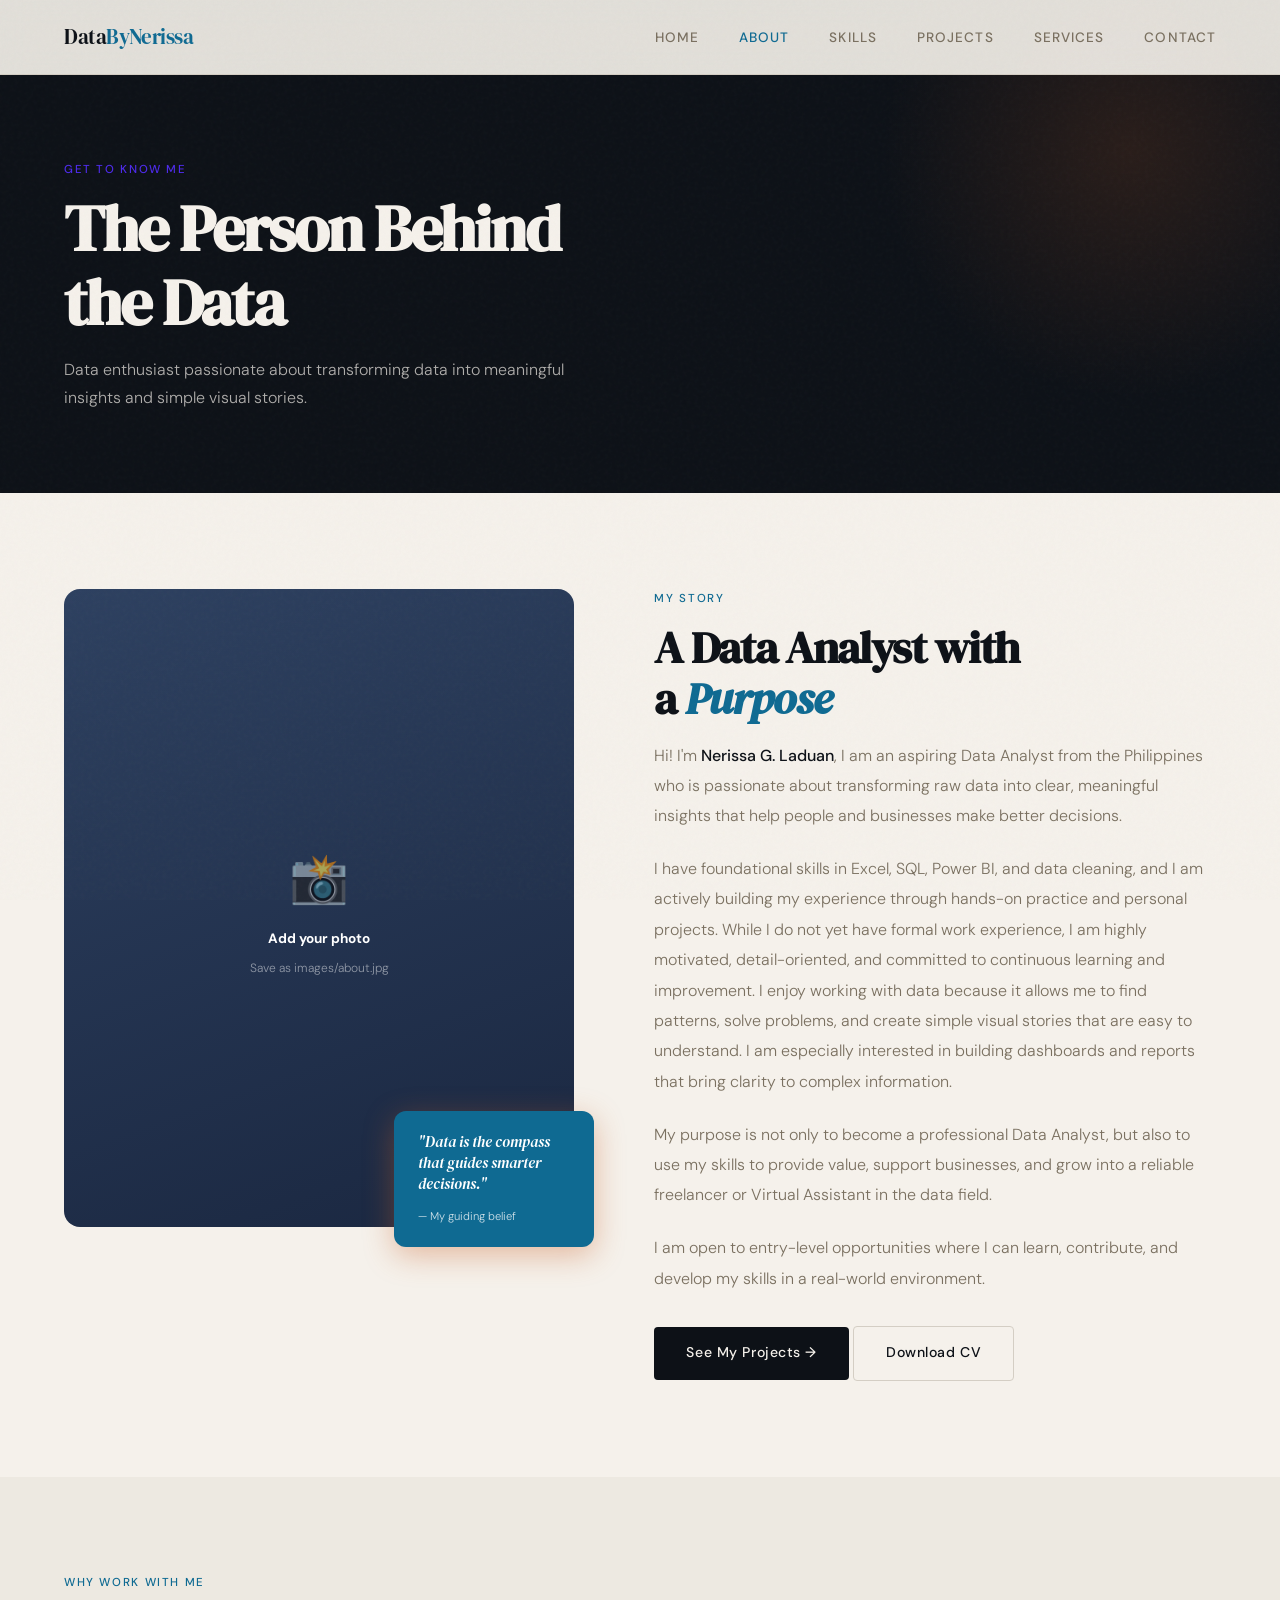
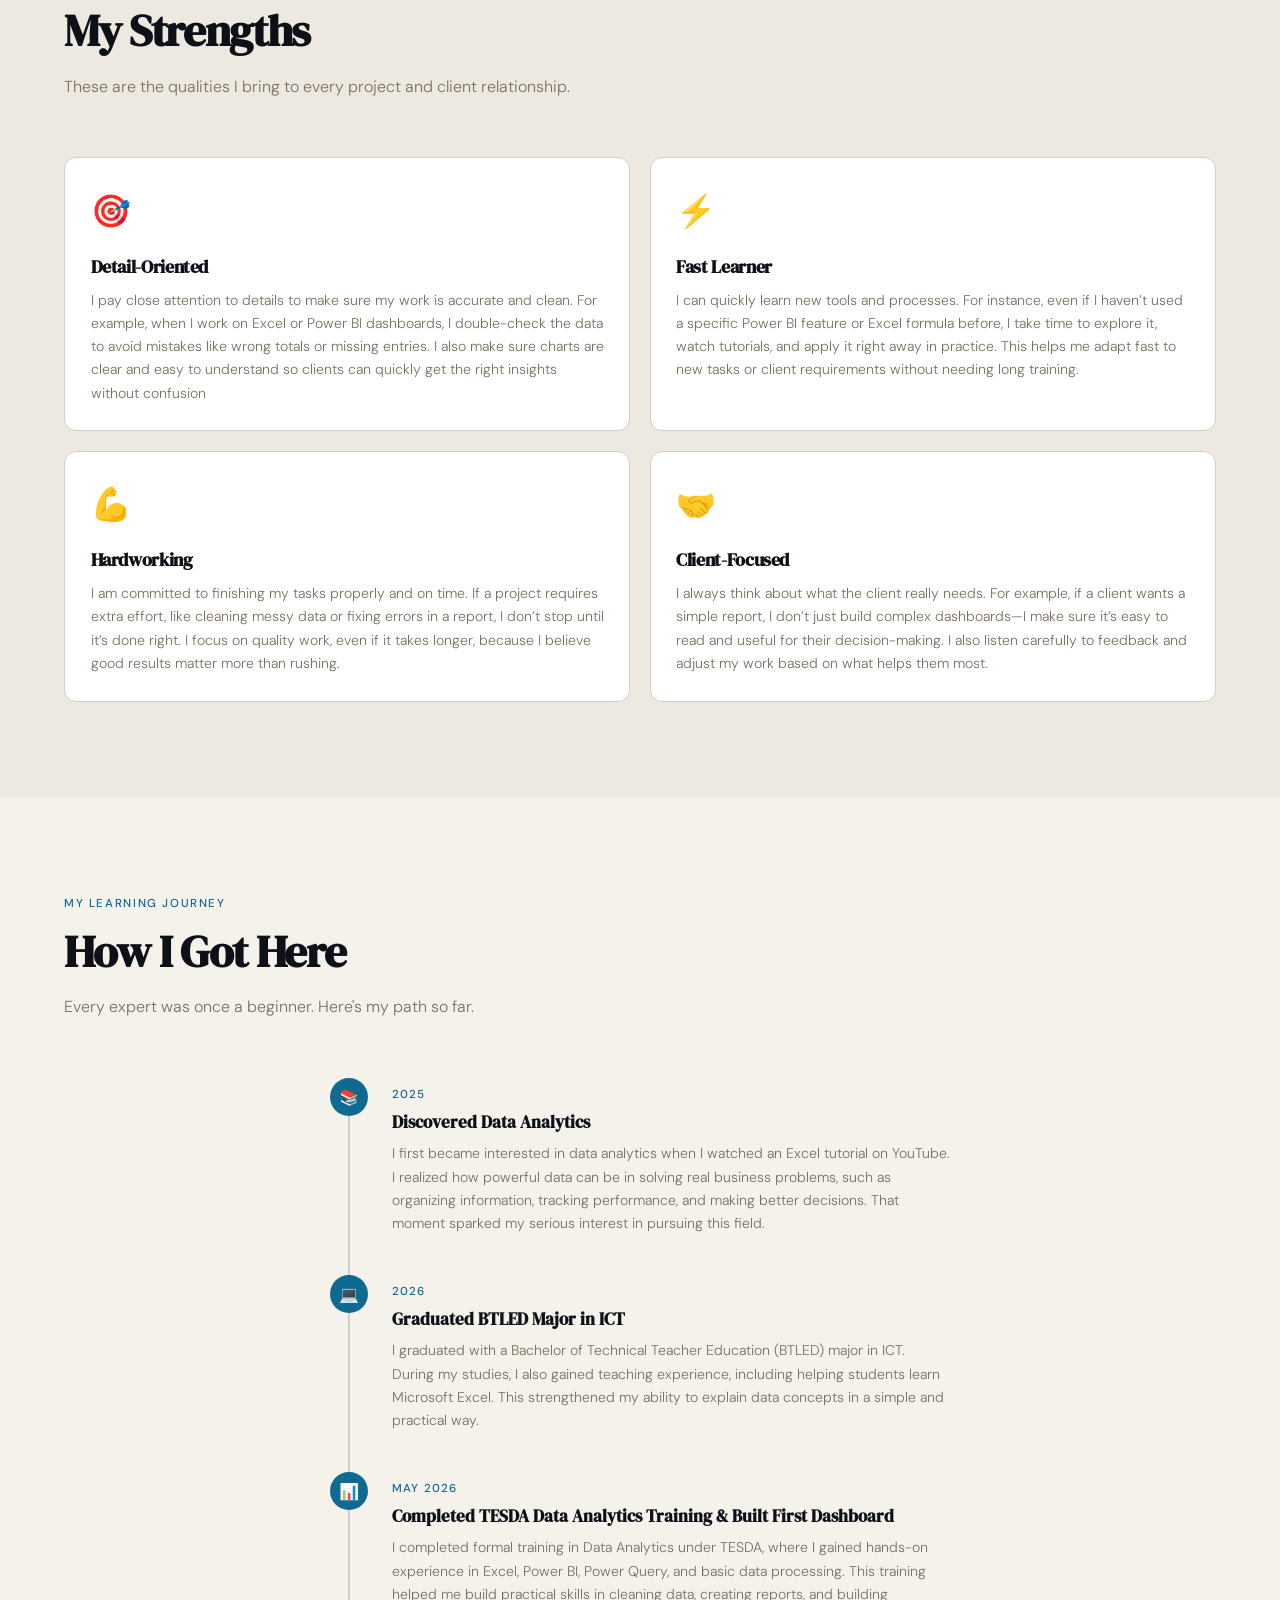
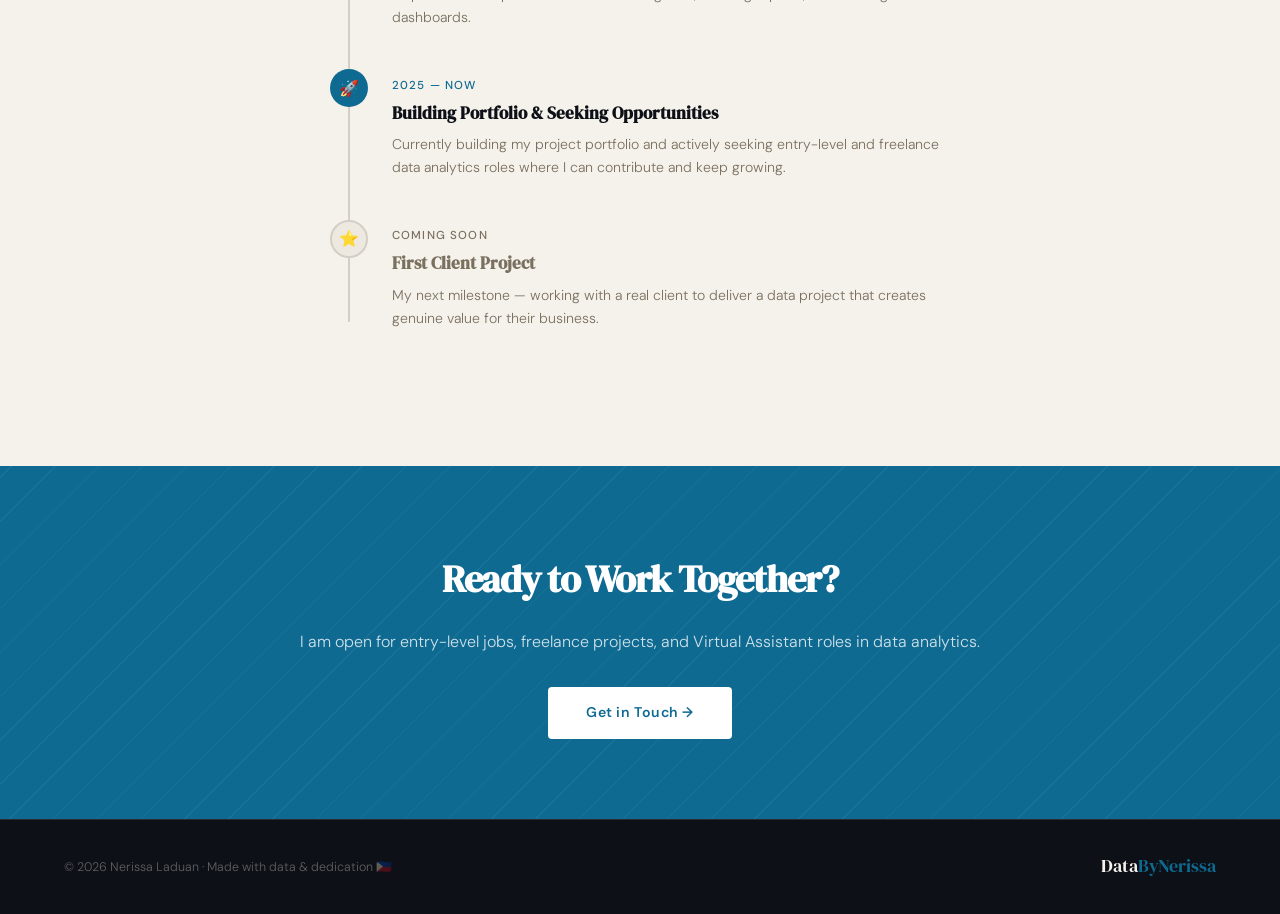
==== about.html @ 19ae6619 "Add files via upload" ====
<!DOCTYPE html>
<html lang="en">
<head>
  <meta charset="UTF-8">
  <meta name="viewport" content="width=device-width, initial-scale=1.0">
  <meta name="description" content="About Me — Learn about my journey into data analytics and what drives my passion.">
  <meta name="theme-color" content="#0f6a92">
  <meta name="referrer" content="strict-origin-when-cross-origin">
  <meta http-equiv="X-UA-Compatible" content="ie=edge">

  <!-- ═══════════════════════════════════════════════════════
       PAGE TITLE — change "Juan dela Cruz" to your name
       ═══════════════════════════════════════════════════════ -->
  <title>About Me — DataByNerissa</title>

  <link rel="stylesheet" href="style.css">

  <style>
    /* ── ABOUT PAGE HEADER ──────────────────────────────── */
    .page-hero {
      background: var(--dark-bg);
      padding: 10rem 4rem 5rem;
      position: relative;
      overflow: hidden;
    }
    .page-hero::before {
      content: '';
      position: absolute;
      right: -100px; top: -100px;
      width: 500px; height: 500px;
      border-radius: 50%;
      background: radial-gradient(circle, rgba(200,98,42,0.15) 0%, transparent 70%);
    }
    .page-hero .section-label { color: var(--accent-light); }
    .page-hero .section-title { color: var(--paper); font-size: clamp(2.5rem, 5vw, 4rem); }
    .page-hero .section-intro { color: var(--dark-text); margin-bottom: 0; }

    /* ── MAIN ABOUT SECTION ─────────────────────────────── */
    #about-main { background: var(--paper); }

    .about-layout {
      display: grid;
      grid-template-columns: 1fr 1.1fr;
      gap: 5rem;
      align-items: start;
    }

    /* ── ABOUT PHOTO COLUMN ─────────────────────────────── */
    .about-photo-col { position: relative; }

    /* ── YOUR ABOUT PAGE PHOTO ──────────────────────────
       This can be the same photo as the homepage, or a different one.

       HOW TO USE:
       1. Save your photo in the "images" folder as "about.jpg"
          (or use the same "profile.jpg" from the homepage)
       2. Change src="images/about.jpg" below to match your file

       RECOMMENDED SIZE: 500 × 600px portrait photo
       ─────────────────────────────────────────────────── */
    .about-photo {
      width: 100%;
      border-radius: 16px;
      object-fit: cover;
      object-position: top;
      aspect-ratio: 4 / 5;
      display: block;
      box-shadow: 0 20px 60px rgba(0,0,0,0.1);

      /* Placeholder color if photo not found */
      background: linear-gradient(160deg, #2d4060, #1a2740);
    }

    .about-photo-placeholder {
      aspect-ratio: 4 / 5;
      border-radius: 16px;
      background: linear-gradient(160deg, #2d4060, #1a2740);
      display: flex;
      flex-direction: column;
      align-items: center;
      justify-content: center;
      color: rgba(255,255,255,0.6);
      font-size: 0.85rem;
      text-align: center;
      gap: 0.5rem;
    }

    /* Accent quote card overlapping the photo */
    .about-quote-card {
      position: absolute;
      bottom: -20px;
      right: -20px;
      background: var(--accent);
      color: var(--white);
      padding: 1.2rem 1.5rem;
      border-radius: 12px;
      max-width: 200px;
      box-shadow: 0 8px 30px rgba(200,98,42,0.4);
    }
    .about-quote-card p {
      font-family: 'DM Serif Display', serif;
      font-size: 0.95rem;
      font-style: italic;
      line-height: 1.4;
      margin-bottom: 0.4rem;
    }
    .about-quote-card small {
      font-size: 0.7rem;
      opacity: 0.8;
    }

    /* ── ABOUT TEXT COLUMN ──────────────────────────────── */
    .about-text-col {}

    .about-text-col p {
      font-size: 1rem;
      color: var(--muted);
      line-height: 1.9;
      margin-bottom: 1.4rem;
    }
    .about-text-col p strong { color: var(--ink); font-weight: 500; }

    /* ── STRENGTH CARDS ─────────────────────────────────── */
    .strengths-section {
      background: var(--cream);
    }

    .strengths-grid {
      display: grid;
      grid-template-columns: repeat(2, 1fr);
      gap: 1.2rem;
    }

    .strength-card {
      background: var(--white);
      border: 1px solid var(--border);
      border-radius: 12px;
      padding: 1.6rem;
      transition: box-shadow 0.2s, transform 0.2s;
    }
    .strength-card:hover {
      box-shadow: 0 10px 36px rgba(0,0,0,0.07);
      transform: translateY(-2px);
    }
    .strength-icon {
      font-size: 2rem;
      margin-bottom: 0.8rem;
      display: block;
    }
    .strength-card h3 {
      font-family: 'DM Serif Display', serif;
      font-size: 1.15rem;
      letter-spacing: -0.02em;
      color: var(--ink);
      margin-bottom: 0.4rem;
    }
    .strength-card p {
      font-size: 0.88rem;
      color: var(--muted);
      line-height: 1.65;
    }

    /* ── TIMELINE / JOURNEY SECTION ─────────────────────── */
    .journey-section { background: var(--paper); }

    .timeline {
      position: relative;
      max-width: 620px;
      margin: 0 auto;
    }
    .timeline::before {
      content: '';
      position: absolute;
      left: 18px;
      top: 8px; bottom: 8px;
      width: 2px;
      background: var(--border);
    }

    .timeline-item {
      display: flex;
      gap: 1.5rem;
      margin-bottom: 2.5rem;
      position: relative;
    }
    .timeline-dot {
      width: 38px; height: 38px;
      border-radius: 50%;
      background: var(--accent);
      display: flex;
      align-items: center;
      justify-content: center;
      font-size: 1rem;
      flex-shrink: 0;
      z-index: 1;
    }
    .timeline-dot.grey {
      background: var(--cream);
      border: 2px solid var(--border);
    }
    .timeline-body {
      padding-top: 0.4rem;
    }
    .timeline-date {
      font-size: 0.72rem;
      font-weight: 500;
      color: var(--accent);
      letter-spacing: 0.1em;
      text-transform: uppercase;
      margin-bottom: 0.3rem;
    }
    .timeline-body h4 {
      font-family: 'DM Serif Display', serif;
      font-size: 1.05rem;
      color: var(--ink);
      margin-bottom: 0.3rem;
    }
    .timeline-body p {
      font-size: 0.88rem;
      color: var(--muted);
      line-height: 1.65;
    }

    /* Mobile */
    @media (max-width: 900px) {
      .page-hero { padding: 8rem 1.5rem 4rem; }
      .about-layout { grid-template-columns: 1fr; gap: 3rem; }
      .about-quote-card { display: none; }
      .strengths-grid { grid-template-columns: 1fr; }
    }
  </style>
</head>
<body>

  <!-- NAVIGATION — same across all pages -->
  <nav>
    <a href="index.html" class="nav-logo">Data<span>ByNerissa</span></a>
    <!-- ↑ CHANGE: Update your brand name -->

    <button class="nav-toggle" onclick="toggleNav()" aria-label="Toggle menu">
      <span></span><span></span><span></span>
    </button>

    <ul class="nav-links" id="navLinks">
      <li><a href="index.html">Home</a></li>
      <li><a href="about.html" class="active">About</a></li>
      <li><a href="skills.html">Skills</a></li>
      <li><a href="projects.html">Projects</a></li>
      <li><a href="services.html">Services</a></li>
      <li><a href="contact.html">Contact</a></li>
    </ul>
  </nav>

  <!-- ═══════════════════════════════════════════════════════
       PAGE HERO HEADER
       ── HOW TO EDIT ──
       Change the heading and description to describe yourself.
       ═══════════════════════════════════════════════════════ -->
  <div class="page-hero">
    <span class="section-label">Get to Know Me</span>
    <h1 class="section-title">
      The Person Behind<br>the Data
    </h1>
    <p class="section-intro">
      Data enthusiast passionate about transforming data into meaningful insights and simple visual stories.
      <!-- ↑ CHANGE: Write your own one-liner about yourself -->
    </p>
  </div>

  <!-- ═══════════════════════════════════════════════════════
       ABOUT MAIN SECTION — photo + text
       ═══════════════════════════════════════════════════════ -->
  <section id="about-main">
    <div class="about-layout">

      <!-- LEFT: Your photo -->
      <div class="about-photo-col reveal">

        <!-- ════════════════════════════════════════════════
             HOW TO ADD YOUR ABOUT PAGE PHOTO

             OPTION A — Same photo as homepage:
               Change src to: src="images/profile.jpg"

             OPTION B — Different photo (e.g. studying or working):
               1. Save photo in images/ folder as "about.jpg"
               2. Change src to: src="images/about.jpg"

             Recommended: casual but professional photo —
             studying at a desk, working on a laptop, etc.
             ════════════════════════════════════════════════ -->
        <img
          class="about-photo"
          src="images/about.jpg"
          alt="Nerissa G. Laduan studying data analytics"
          onerror="this.style.display='none'; document.getElementById('about-ph').style.display='flex';"
        >
        <!-- ↑ CHANGE: Replace "images/about.jpg" and update the alt text -->

        <!-- Placeholder — hide when you have a photo -->
        <div class="about-photo-placeholder" id="about-ph" style="display:none">
          <span style="font-size:3rem">📸</span>
          <strong style="color:white">Add your photo</strong>
          <p style="font-size:0.75rem;color:rgba(255,255,255,0.5)">Save as images/about.jpg</p>
        </div>

        <!-- Motivational quote card — overlaps the photo -->
        <div class="about-quote-card">
          <!-- ↓ CHANGE: Replace with your own quote or goal -->
          <p>"Data is the compass that guides smarter decisions."</p>
          <small>— My guiding belief</small>
        </div>

      </div><!-- end about-photo-col -->

      <!-- RIGHT: Your story text -->
      <div class="about-text-col reveal" style="transition-delay:0.15s">
        <span class="section-label">My Story</span>
        <h2 class="section-title">A Data Analyst with<br>a <em style="font-style:italic;color:var(--accent)">Purpose</em></h2>

        <!-- ── YOUR BIO TEXT ──────────────────────────────
             Edit these paragraphs to tell YOUR story.
             Be honest and personal — clients appreciate authenticity.
             ─────────────────────────────────────────────────── -->
        <p>
          Hi! I'm <strong>Nerissa G. Laduan</strong>, I am an aspiring Data Analyst from the Philippines 
          who is passionate about transforming raw data into clear, meaningful insights that help people
           and businesses make better decisions.
          <!-- ↑ CHANGE: Replace with your actual name and story intro -->
        </p>

        <p>
         I have foundational skills in Excel, SQL, Power BI, and data cleaning, and I am actively building my experience through hands-on practice and personal projects.
          While I do not yet have formal work experience, I am highly motivated, detail-oriented, and committed to continuous learning and improvement.
          I enjoy working with data because it allows me to find patterns, solve problems, and create simple visual stories that are easy to understand.
           I am especially interested in building dashboards and reports that bring clarity to complex information.<!-- ↑ CHANGE: Update to match your actual education and status -->
        </p>

        <p>
          My purpose is not only to become a professional Data Analyst, but also to use my skills to provide value,
           support businesses, and grow into a reliable freelancer or Virtual Assistant in the data field.
          <!-- ↑ CHANGE: Describe YOUR personal goal -->
        </p>

        <p>
          I am open to entry-level opportunities where I can learn, contribute, and develop my skills in a real-world environment.
          <!-- ↑ CHANGE: Add something personal about you — hobbies, interests, motivation -->
        </p>

        <!-- Buttons linking to your work -->
        <div class="btn-row" style="margin-top:2rem">
          <a href="projects.html" class="btn-primary">See My Projects →</a>
          <a href="cv.pdf" class="btn-secondary" download>Download CV</a>
          <!-- ↑ CHANGE: Replace "cv.pdf" with your resume filename -->
        </div>

      </div><!-- end about-text-col -->
    </div><!-- end about-layout -->
  </section>

  <!-- ═══════════════════════════════════════════════════════
       STRENGTHS SECTION
       ── HOW TO EDIT ──
       Change the icon, title, and description for each card.
       Add or remove cards as needed.
       ═══════════════════════════════════════════════════════ -->
  <section class="strengths-section">
    <span class="section-label reveal">Why Work With Me</span>
    <h2 class="section-title reveal">My Strengths</h2>
    <p class="section-intro reveal">These are the qualities I bring to every project and client relationship.</p>

    <div class="strengths-grid">

      <div class="strength-card reveal">
        <span class="strength-icon">🎯</span>
        <!-- ↑ CHANGE: Replace emoji with one that fits your strength -->
        <h3>Detail-Oriented</h3>
        <!-- ↑ CHANGE: Replace with your strength name -->
        <p>I pay close attention to details to make sure my work is accurate and clean. For example, when I work on Excel or Power BI dashboards, 
          I double-check the data to avoid mistakes like wrong totals or missing entries. I also make sure charts are clear and easy to understand so clients can quickly get the right insights without confusion</p>
        <!-- ↑ CHANGE: Describe this strength in your own words -->
      </div>

      <div class="strength-card reveal" style="transition-delay:0.1s">
        <span class="strength-icon">⚡</span>
        <h3>Fast Learner</h3>
        <p>I can quickly learn new tools and processes. For instance, even if I haven’t used a specific Power BI feature or Excel formula before,
           I take time to explore it, watch tutorials, and apply it right away in practice. This helps me adapt fast to new tasks or client requirements without needing long training.</p>
      </div>

      <div class="strength-card reveal" style="transition-delay:0.2s">
        <span class="strength-icon">💪</span>
        <h3>Hardworking</h3>
        <p>I am committed to finishing my tasks properly and on time. If a project requires extra effort, like cleaning messy data or fixing errors in a report, I don’t stop until it’s done right. I focus on quality work, even if it takes longer, because I believe good results matter more than rushing.</p>
      </div>

      <div class="strength-card reveal" style="transition-delay:0.3s">
        <span class="strength-icon">🤝</span>
        <h3>Client-Focused</h3>
        <p>I always think about what the client really needs. For example, if a client wants a simple report, I don’t just build complex dashboards—I make sure it’s easy to read and useful for their decision-making. I also listen carefully to feedback and adjust my work based on what helps them most.</p>
      </div>

    </div><!-- end strengths-grid -->
  </section>

  <!-- ═══════════════════════════════════════════════════════
       JOURNEY / TIMELINE SECTION
       ── HOW TO EDIT ──
       Update each timeline item with your real milestones.
       Add more items by copying a .timeline-item block.
       ═══════════════════════════════════════════════════════ -->
  <section class="journey-section">
    <span class="section-label reveal">My Learning Journey</span>
    <h2 class="section-title reveal">How I Got Here</h2>
    <p class="section-intro reveal">Every expert was once a beginner. Here's my path so far.</p>

    <div class="timeline">

      <div class="timeline-item reveal">
        <div class="timeline-dot">📚</div>
        <div class="timeline-body">
          <div class="timeline-date">2025</div>
          <!-- ↑ CHANGE: Update the year -->
          <h4>Discovered Data Analytics</h4>
          <!-- ↑ CHANGE: Title of your first milestone -->
          <p>I first became interested in data analytics when I watched an Excel tutorial on YouTube. I realized how powerful data can be in solving real business problems, such as organizing information, tracking performance, and making better decisions. That moment sparked my serious interest in pursuing this field.</p>
          <!-- ↑ CHANGE: Describe how you got started -->
        </div>
      </div>

      <div class="timeline-item reveal" style="transition-delay:0.1s">
        <div class="timeline-dot">💻</div>
        <div class="timeline-body">
          <div class="timeline-date">2026</div>
          <h4>Graduated BTLED Major in ICT </h4>
          <p>I graduated with a Bachelor of Technical Teacher Education (BTLED) major in ICT. During my studies, I also gained teaching experience, including helping students learn Microsoft Excel. This strengthened my ability to explain data concepts in a simple and practical way.</p>
          <!-- ↑ CHANGE: Describe what you learned and where -->
        </div>
      </div>

      <div class="timeline-item reveal" style="transition-delay:0.2s">
        <div class="timeline-dot">📊</div>
        <div class="timeline-body">
          <div class="timeline-date">May 2026</div>
          <h4>Completed TESDA Data Analytics Training &amp; Built First Dashboard</h4>
          <p>I completed formal training in Data Analytics under TESDA, where I gained hands-on experience in Excel, Power BI, Power Query, and basic data processing. This training helped me build practical skills in cleaning data, creating reports, and building dashboards.</p>
        </div>
      </div>

      <div class="timeline-item reveal" style="transition-delay:0.3s">
        <div class="timeline-dot">🚀</div>
        <div class="timeline-body">
          <div class="timeline-date">2025 — Now</div>
          <!-- ↑ CHANGE: Update to present year -->
          <h4>Building Portfolio &amp; Seeking Opportunities</h4>
          <p>Currently building my project portfolio and actively seeking entry-level and freelance data analytics roles where I can contribute and keep growing.</p>
        </div>
      </div>

      <!-- Add more milestones by copying the block above ↑ -->

      <div class="timeline-item reveal" style="transition-delay:0.4s">
        <div class="timeline-dot grey">⭐</div>
        <div class="timeline-body">
          <div class="timeline-date" style="color:var(--muted)">Coming Soon</div>
          <h4 style="color:var(--muted)">First Client Project</h4>
          <p>My next milestone — working with a real client to deliver a data project that creates genuine value for their business.</p>
          <!-- ↑ CHANGE: Update this when you land your first project -->
        </div>
      </div>

    </div><!-- end timeline -->
  </section>

  <!-- CTA Banner -->
  <div class="cta-banner">
    <h2>Ready to Work Together?</h2>
    <p>I am open for entry-level jobs, freelance projects, and Virtual Assistant roles in data analytics.</p>
    <a href="contact.html" class="btn-white">Get in Touch →</a>
  </div>

  <!-- FOOTER -->
  <footer>
    <p>© 2026 Nerissa Laduan · Made with data &amp; dedication 🇵🇭</p>
    <a href="index.html">Data<span>ByNerissa</span></a>
  </footer>

  <script>
    function toggleNav() {
      document.getElementById('navLinks').classList.toggle('open');
    }
    const observer = new IntersectionObserver((entries) => {
      entries.forEach(e => {
        if (e.isIntersecting) { e.target.classList.add('visible'); observer.unobserve(e.target); }
      });
    }, { threshold: 0.12 });
    document.querySelectorAll('.reveal').forEach(el => observer.observe(el));
  </script>
</body>
</html>
---- style.css ----
/* ============================================================
   GLOBAL STYLESHEET — style.css
   Used by ALL pages. Edit colors, fonts, and layout here.
   ============================================================ */

/* ── GOOGLE FONTS ──────────────────────────────────────────
   To change fonts, replace the @import URL below.
   Current fonts:
     - DM Serif Display → headings (elegant, editorial)
     - DM Sans          → body text (clean, readable)
   Find alternatives at: https://fonts.google.com
   ────────────────────────────────────────────────────────── */
@import url('https://fonts.googleapis.com/css2?family=DM+Serif+Display:ital@0;1&family=DM+Sans:ital,opsz,wght@0,9..40,300;0,9..40,400;0,9..40,500;0,9..40,600;1,9..40,300&display=swap');

/* ── COLOR PALETTE ─────────────────────────────────────────
   Change colors here and they update across the whole site.
   --ink       → main text color (very dark)
   --paper     → page background (warm off-white)
   --cream     → subtle section background
   --accent    → your brand color (burnt orange)
   --accent-light → lighter version of brand color
   --muted     → grey text for descriptions
   --border    → lines and card borders
   --white     → pure white for cards
   ────────────────────────────────────────────────────────── */
:root {
  --ink:          #0d1117;
  --paper:        #f5f1eb;
  --cream:        #ede9e1;
  --accent:       #0f6a92; /* ← CHANGE THIS to update your brand color everywhere */
  --accent-light: #4d2aeb;
  --muted:        #7a7060;
  --border:       #d4cec4;
  --white:        #ffffff;
  --card:         #faf8f4;
  --dark-bg:      #0d1117;
  --dark-border:  rgba(245,241,235,0.12);
  --dark-text:    rgba(245,241,235,0.7);
}

/* ── RESET & BASE ──────────────────────────────────────────
   Do not change these unless you know what you're doing.
   ────────────────────────────────────────────────────────── */
*, *::before, *::after {
  box-sizing: border-box;
  margin: 0;
  padding: 0;
}

html {
  scroll-behavior: smooth;
}

body {
  background: var(--paper);
  color: var(--ink);
  font-family: 'DM Sans', sans-serif;
  font-weight: 300;
  line-height: 1.7;
  overflow-x: hidden;
}

/* Subtle paper texture overlay — remove if you don't like it */
body::before {
  content: '';
  position: fixed;
  inset: 0;
  background-image: url("data:image/svg+xml,%3Csvg viewBox='0 0 256 256' xmlns='http://www.w3.org/2000/svg'%3E%3Cfilter id='noise'%3E%3CfeTurbulence type='fractalNoise' baseFrequency='0.9' numOctaves='4' stitchTiles='stitch'/%3E%3C/filter%3E%3Crect width='100%25' height='100%25' filter='url(%23noise)' opacity='0.04'/%3E%3C/svg%3E");
  pointer-events: none;
  z-index: 9999;
  opacity: 0.6;
}

/* ── NAVIGATION BAR ────────────────────────────────────────
   The top nav shared across all pages.
   ────────────────────────────────────────────────────────── */
nav {
  position: fixed;
  top: 0; left: 0; right: 0;
  z-index: 500;
  display: flex;
  justify-content: space-between;
  align-items: center;
  padding: 1.2rem 4rem;
  background: rgba(245,241,235,0.92);
  backdrop-filter: blur(14px);
  border-bottom: 1px solid var(--border);
}

/* ── LOGO ─────────────────────────────────────────────
   Change "Data" and "Juan" below in each HTML file.
   The <span> part gets the accent color automatically.
   ───────────────────────────────────────────────────── */
.nav-logo {
  font-family: 'DM Serif Display', serif;
  font-size: 1.3rem;
  color: var(--ink);
  text-decoration: none;
  letter-spacing: -0.02em;
}
.nav-logo span { color: var(--accent); }

/* Navigation links list */
.nav-links {
  display: flex;
  gap: 2.5rem;
  list-style: none;
}

.nav-links a {
  text-decoration: none;
  color: var(--muted);
  font-size: 0.85rem;
  font-weight: 500;
  letter-spacing: 0.08em;
  text-transform: uppercase;
  transition: color 0.2s;
}

.nav-links a:hover,
.nav-links a.active { color: var(--accent); }

/* Mobile hamburger menu button */
.nav-toggle {
  display: none;
  background: none;
  border: none;
  cursor: pointer;
  padding: 4px;
  flex-direction: column;
  gap: 5px;
}

.nav-toggle span {
  display: block;
  width: 24px;
  height: 2px;
  background: var(--ink);
  border-radius: 2px;
  transition: all 0.3s;
}

/* ── SECTION LAYOUT ────────────────────────────────────────
   Standard spacing for every section.
   ────────────────────────────────────────────────────────── */
section, .page-section {
  padding: 6rem 4rem;
}

/* Tiny uppercase label above titles */
.section-label {
  font-size: 0.72rem;
  font-weight: 500;
  color: var(--accent);
  letter-spacing: 0.14em;
  text-transform: uppercase;
  margin-bottom: 0.8rem;
  display: block;
}

/* Main section heading */
.section-title {
  font-family: 'DM Serif Display', serif;
  font-size: clamp(2rem, 3.5vw, 2.8rem);
  letter-spacing: -0.03em;
  line-height: 1.15;
  margin-bottom: 1rem;
  color: var(--ink);
}

/* Subtitle / intro text under heading */
.section-intro {
  color: var(--muted);
  max-width: 520px;
  font-size: 1rem;
  margin-bottom: 3.5rem;
  line-height: 1.8;
}

/* ── BUTTONS ───────────────────────────────────────────────
   Reusable button styles.
   ────────────────────────────────────────────────────────── */
.btn-primary {
  background: var(--ink);
  color: var(--paper);
  padding: 0.9rem 2rem;
  border: none;
  border-radius: 4px;
  font-family: 'DM Sans', sans-serif;
  font-size: 0.88rem;
  font-weight: 500;
  letter-spacing: 0.04em;
  cursor: pointer;
  text-decoration: none;
  display: inline-block;
  transition: background 0.2s, transform 0.15s;
}
.btn-primary:hover { background: var(--accent); transform: translateY(-1px); }

.btn-secondary {
  background: transparent;
  color: var(--ink);
  padding: 0.9rem 2rem;
  border: 1.5px solid var(--border);
  border-radius: 4px;
  font-family: 'DM Sans', sans-serif;
  font-size: 0.88rem;
  font-weight: 500;
  letter-spacing: 0.04em;
  cursor: pointer;
  text-decoration: none;
  display: inline-block;
  transition: border-color 0.2s, color 0.2s;
}
.btn-secondary:hover { border-color: var(--accent); color: var(--accent); }

.btn-white {
  background: var(--white);
  color: var(--accent);
  padding: 0.9rem 2.4rem;
  border: none;
  border-radius: 4px;
  font-family: 'DM Sans', sans-serif;
  font-size: 0.88rem;
  font-weight: 600;
  letter-spacing: 0.04em;
  cursor: pointer;
  text-decoration: none;
  display: inline-block;
  transition: transform 0.15s, box-shadow 0.15s;
}
.btn-white:hover { transform: translateY(-2px); box-shadow: 0 8px 24px rgba(0,0,0,0.15); }

/* ── SCROLL REVEAL ANIMATION ──────────────────────────────
   Elements with class "reveal" fade in when scrolled to.
   Handled by the JS in each page's <script> tag.
   ────────────────────────────────────────────────────────── */
.reveal {
  opacity: 0;
  transform: translateY(24px);
  transition: opacity 0.6s ease, transform 0.6s ease;
}
.reveal.visible {
  opacity: 1;
  transform: translateY(0);
}

/* ── FOOTER ────────────────────────────────────────────────
   Shared footer at the bottom of every page.
   ────────────────────────────────────────────────────────── */
footer {
  background: var(--dark-bg);
  border-top: 1px solid var(--dark-border);
  padding: 2rem 4rem;
  display: flex;
  justify-content: space-between;
  align-items: center;
  flex-wrap: wrap;
  gap: 1rem;
}

footer p {
  font-size: 0.78rem;
  color: rgba(245,241,235,0.35);
}

footer a {
  font-family: 'DM Serif Display', serif;
  font-size: 1.1rem;
  color: var(--paper);
  text-decoration: none;
}
footer a span { color: var(--accent); }

/* ── CTA BANNER ────────────────────────────────────────────
   The orange "Open for Work" strip used across pages.
   ────────────────────────────────────────────────────────── */
.cta-banner {
  background: var(--accent);
  padding: 5rem 4rem;
  text-align: center;
  position: relative;
  overflow: hidden;
}
.cta-banner::before {
  content: '';
  position: absolute;
  inset: 0;
  background: repeating-linear-gradient(
    -45deg,
    transparent, transparent 30px,
    rgba(255,255,255,0.05) 30px,
    rgba(255,255,255,0.05) 31px
  );
  pointer-events: none;
}
.cta-banner h2 {
  font-family: 'DM Serif Display', serif;
  font-size: clamp(1.8rem, 3vw, 2.8rem);
  color: var(--white);
  letter-spacing: -0.03em;
  margin-bottom: 1rem;
  position: relative;
}
.cta-banner p {
  color: rgba(255,255,255,0.8);
  font-size: 1rem;
  margin-bottom: 2rem;
  position: relative;
}

/* ── MOBILE RESPONSIVE ─────────────────────────────────────
   Adjustments for small screens (phones & tablets).
   ────────────────────────────────────────────────────────── */
@media (max-width: 900px) {
  nav { padding: 1rem 1.5rem; }

  /* Show hamburger on mobile */
  .nav-toggle { display: flex; }

  /* Hide nav links by default on mobile */
  .nav-links {
    display: none;
    position: absolute;
    top: 100%;
    left: 0; right: 0;
    background: rgba(245,241,235,0.98);
    border-bottom: 1px solid var(--border);
    padding: 1.5rem;
    flex-direction: column;
    gap: 1.2rem;
    backdrop-filter: blur(14px);
  }
  .nav-links.open { display: flex; }

  section, .page-section { padding: 4rem 1.5rem; }
  .cta-banner { padding: 3.5rem 1.5rem; }
  footer { flex-direction: column; text-align: center; padding: 1.5rem; }
}
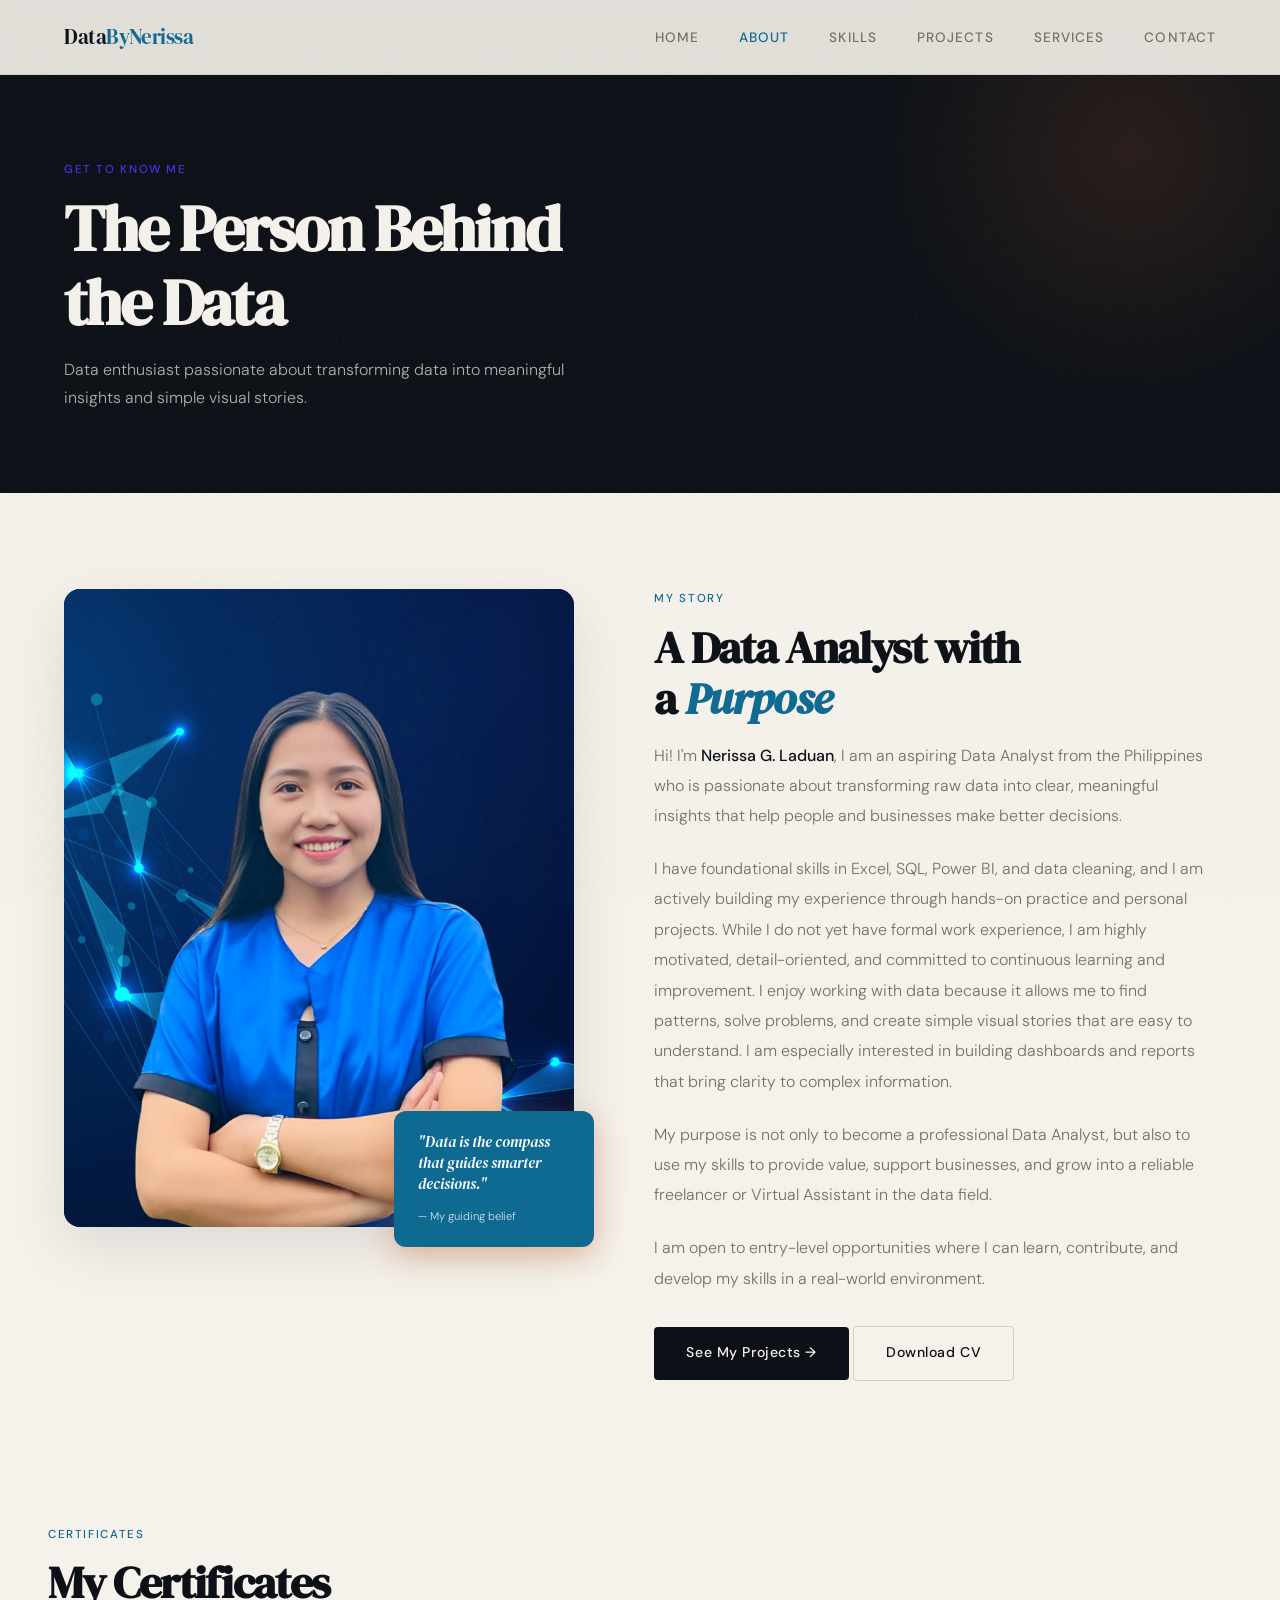
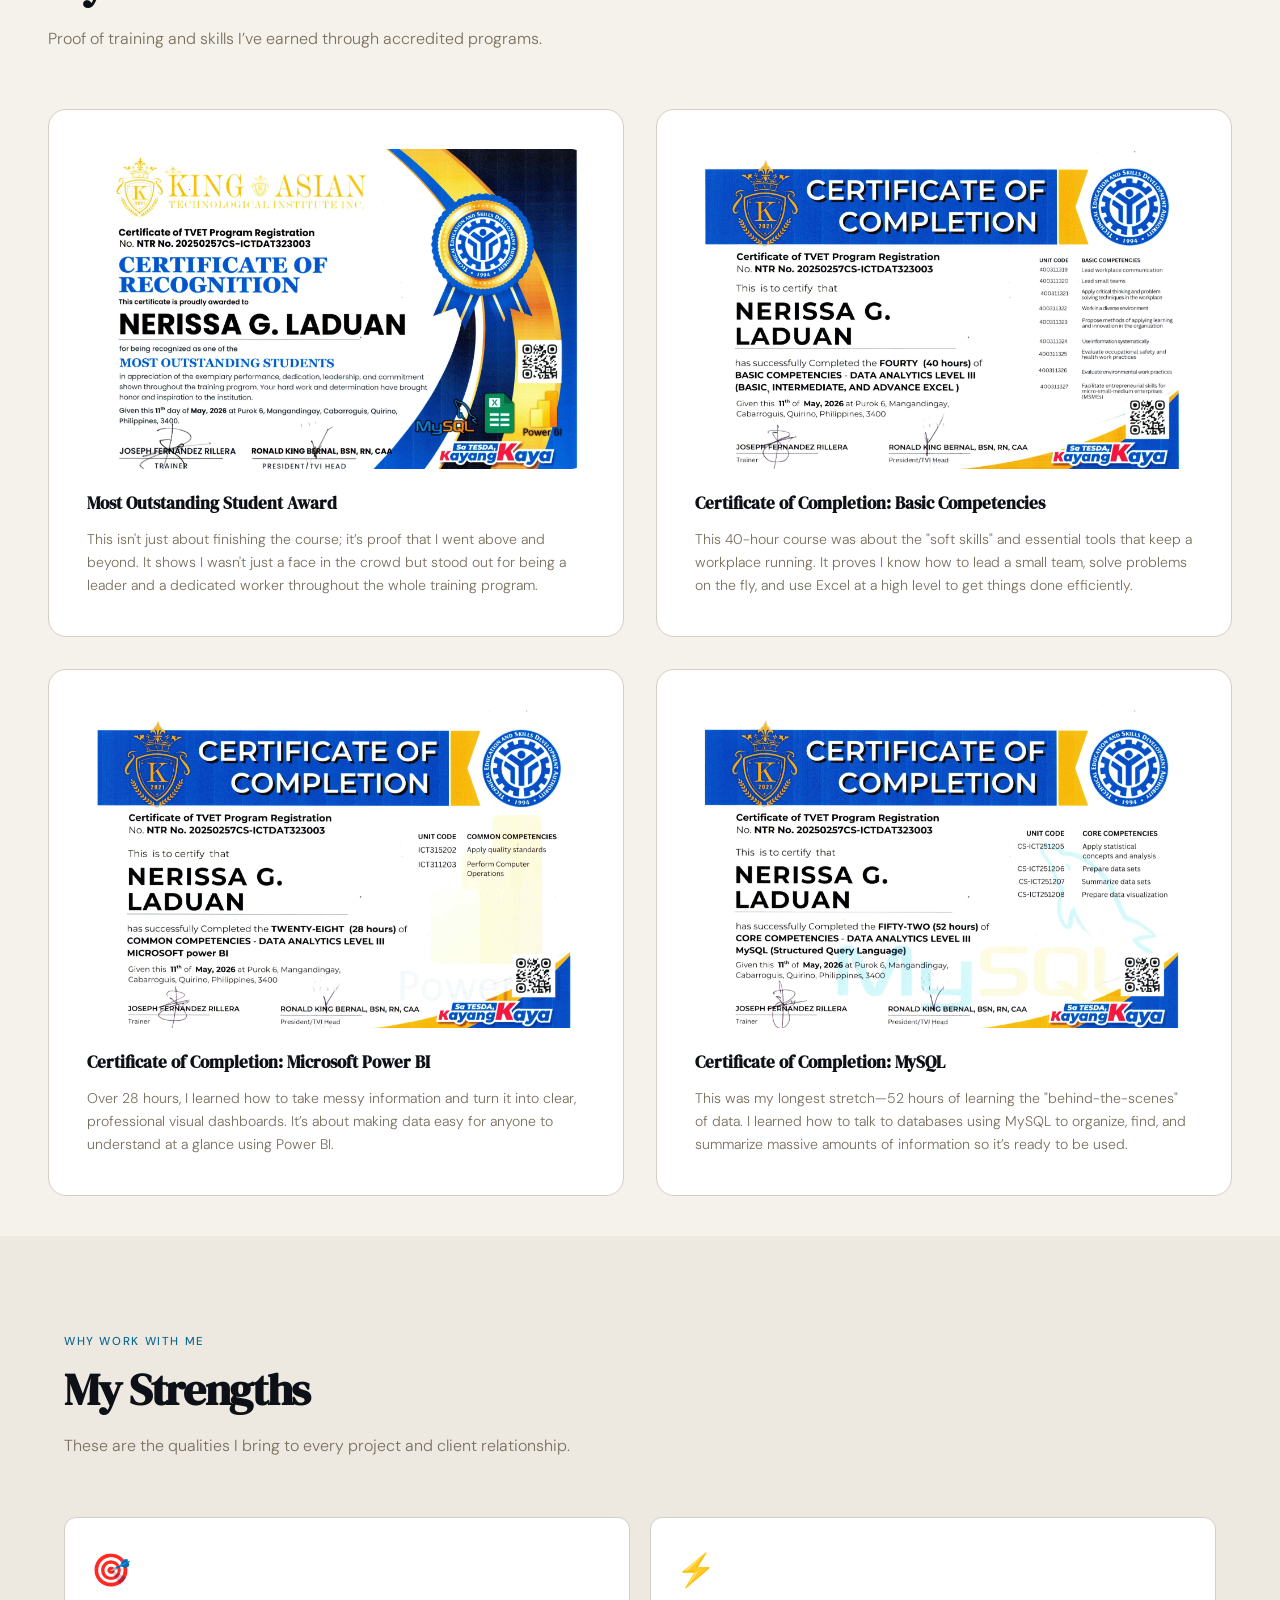
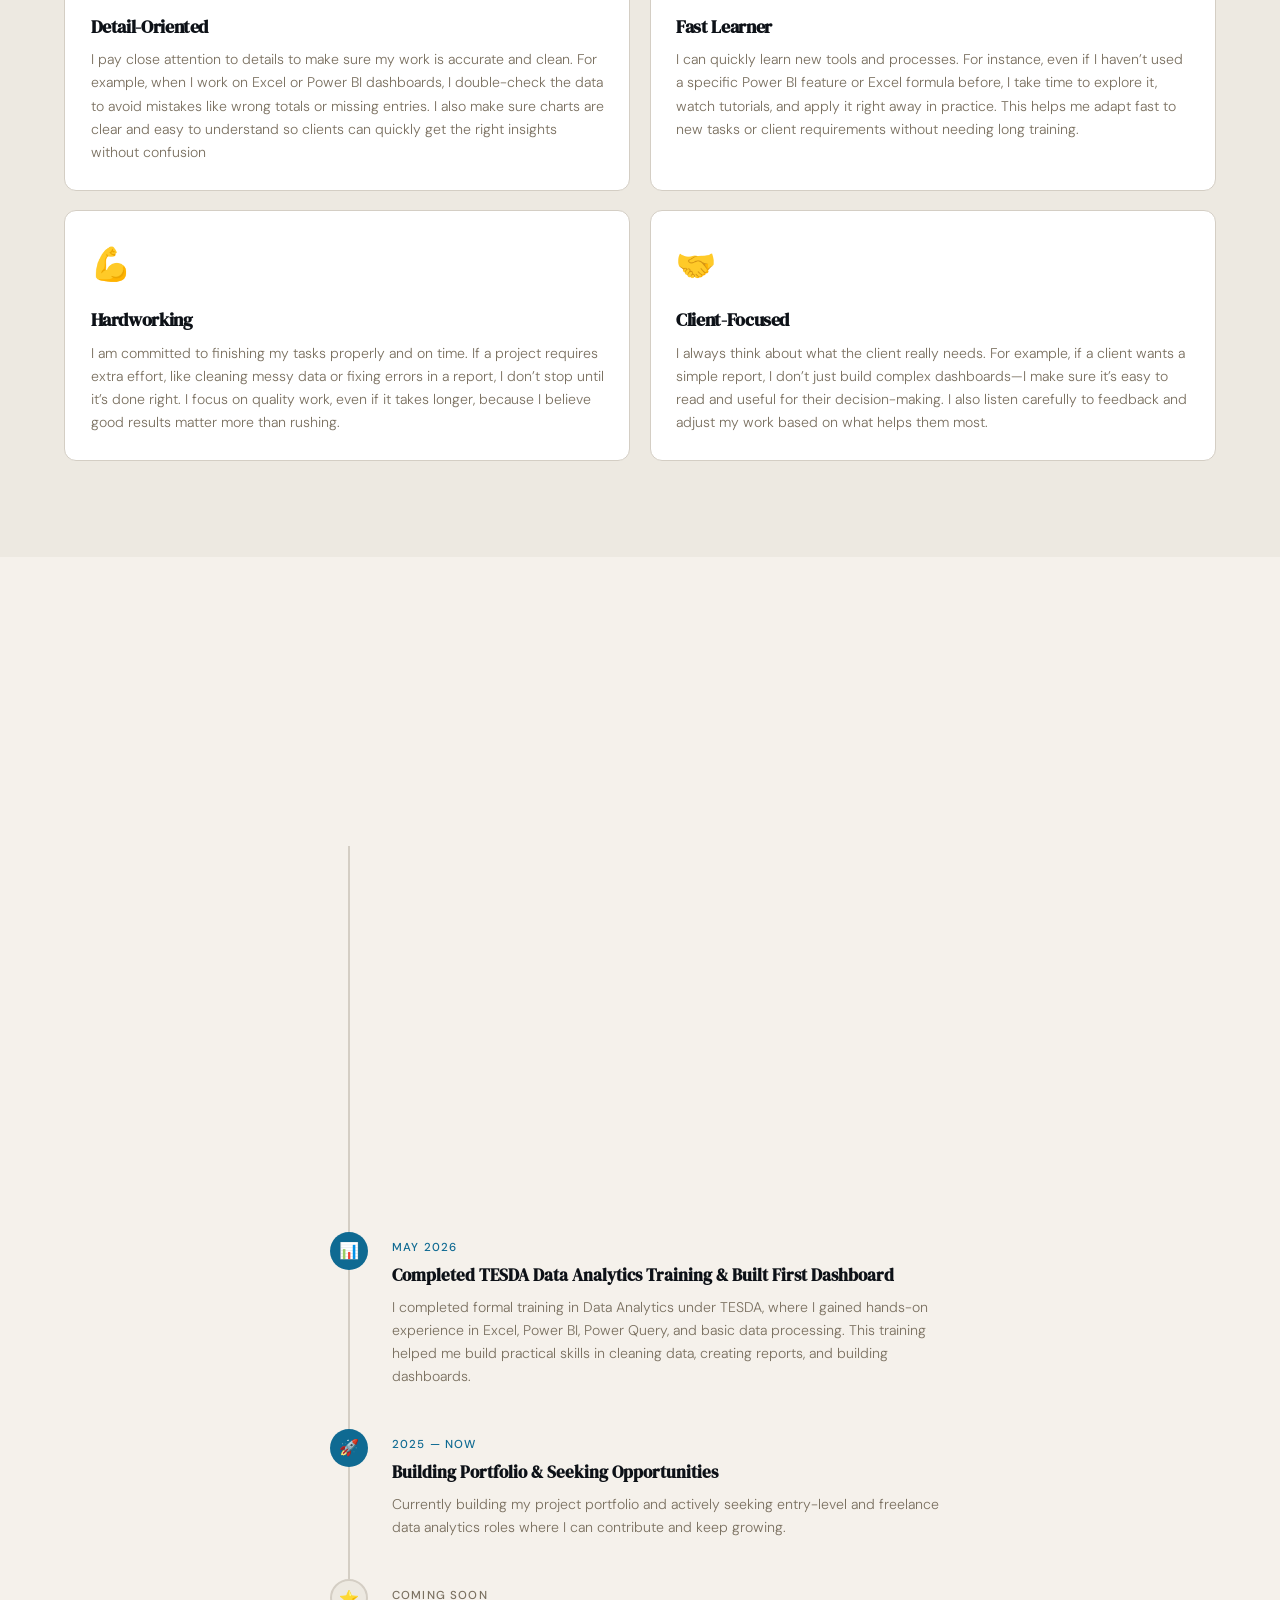
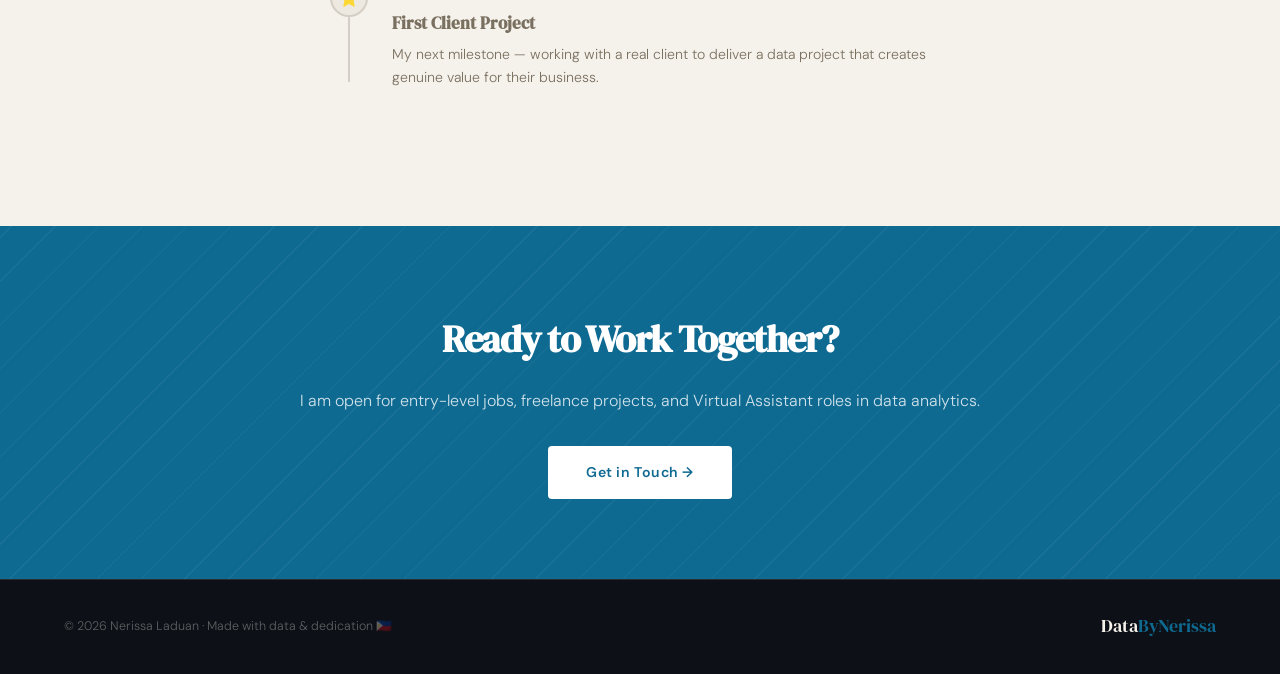
==== commit 90962500: "Add files via upload" ====
--- a/about.html
+++ b/about.html
@@ -219,6 +219,57 @@
       font-size: 0.88rem;
       color: var(--muted);
       line-height: 1.65;
+    }
+
+    /* ── CERTIFICATES SECTION ─────────────────────────── */
+    .certificates-section {
+      background: var(--paper);
+      padding: 3rem 3rem 2.5rem;
+    }
+
+    .certificates-grid {
+      display: grid;
+      grid-template-columns: repeat(2, minmax(0, 1fr));
+      gap: 2rem;
+      margin: 1.5rem auto 0;
+      max-width: 1240px;
+    }
+
+    .certificate-card {
+      background: var(--white);
+      border: 1px solid var(--border);
+      border-radius: 18px;
+      padding: 2.4rem;
+      max-width: 780px;
+      min-height: 420px;
+      margin: 0 auto;
+    }
+
+    .certificate-card img {
+      width: 100%;
+      max-height: 320px;
+      object-fit: cover;
+      border-radius: 14px;
+      margin-bottom: 1.3rem;
+      display: block;
+    }
+
+    .certificate-card h3 {
+      font-family: 'DM Serif Display', serif;
+      font-size: 1.05rem;
+      color: var(--ink);
+      margin-bottom: 0.6rem;
+    }
+
+    .certificate-card p {
+      font-size: 0.88rem;
+      color: var(--muted);
+      line-height: 1.65;
+      margin: 0;
+    }
+
+    @media (max-width: 900px) {
+      .certificates-grid { grid-template-columns: 1fr; }
     }
 
     /* Mobile */
@@ -359,6 +410,40 @@
   </section>
 
   <!-- ═══════════════════════════════════════════════════════
+       CERTIFICATES SECTION
+       ── HOW TO EDIT ──
+       Add your certificate images and short descriptions.
+       ═══════════════════════════════════════════════════════ -->
+  <section class="certificates-section">
+    <span class="section-label reveal">Certificates</span>
+    <h2 class="section-title reveal">My Certificates</h2>
+    <p class="section-intro reveal">Proof of training and skills I’ve earned through accredited programs.</p>
+
+    <div class="certificates-grid">
+      <div class="certificate-card reveal">
+        <img src="images/certificate1.jpg" alt="TESDA Certificate 1">
+        <h3>Most Outstanding Student Award</h3>
+        <p>This isn't just about finishing the course; it’s proof that I went above and beyond. It shows I wasn't just a face in the crowd but stood out for being a leader and a dedicated worker throughout the whole training program.</p>
+      </div>
+      <div class="certificate-card reveal" style="transition-delay:0.1s">
+        <img src="images/certificate2.jpg" alt="TESDA Certificate 2">
+        <h3>Certificate of Completion: Basic Competencies</h3>
+        <p>This 40-hour course was about the "soft skills" and essential tools that keep a workplace running. It proves I know how to lead a small team, solve problems on the fly, and use Excel at a high level to get things done efficiently.</p>
+      </div>
+      <div class="certificate-card reveal" style="transition-delay:0.2s">
+        <img src="images/certificate3.jpg" alt="TESDA Certificate 3">
+        <h3>Certificate of Completion: Microsoft Power BI</h3>
+        <p>Over 28 hours, I learned how to take messy information and turn it into clear, professional visual dashboards. It’s about making data easy for anyone to understand at a glance using Power BI.</p>
+      </div>
+      <div class="certificate-card reveal" style="transition-delay:0.3s">
+        <img src="images/certificate4.jpg" alt="TESDA Certificate 4">
+        <h3>Certificate of Completion: MySQL</h3>
+        <p>This was my longest stretch—52 hours of learning the "behind-the-scenes" of data. I learned how to talk to databases using MySQL to organize, find, and summarize massive amounts of information so it’s ready to be used.</p>
+      </div>
+    </div>
+  </section>
+
+  <!-- ═══════════════════════════════════════════════════════
        STRENGTHS SECTION
        ── HOW TO EDIT ──
        Change the icon, title, and description for each card.
